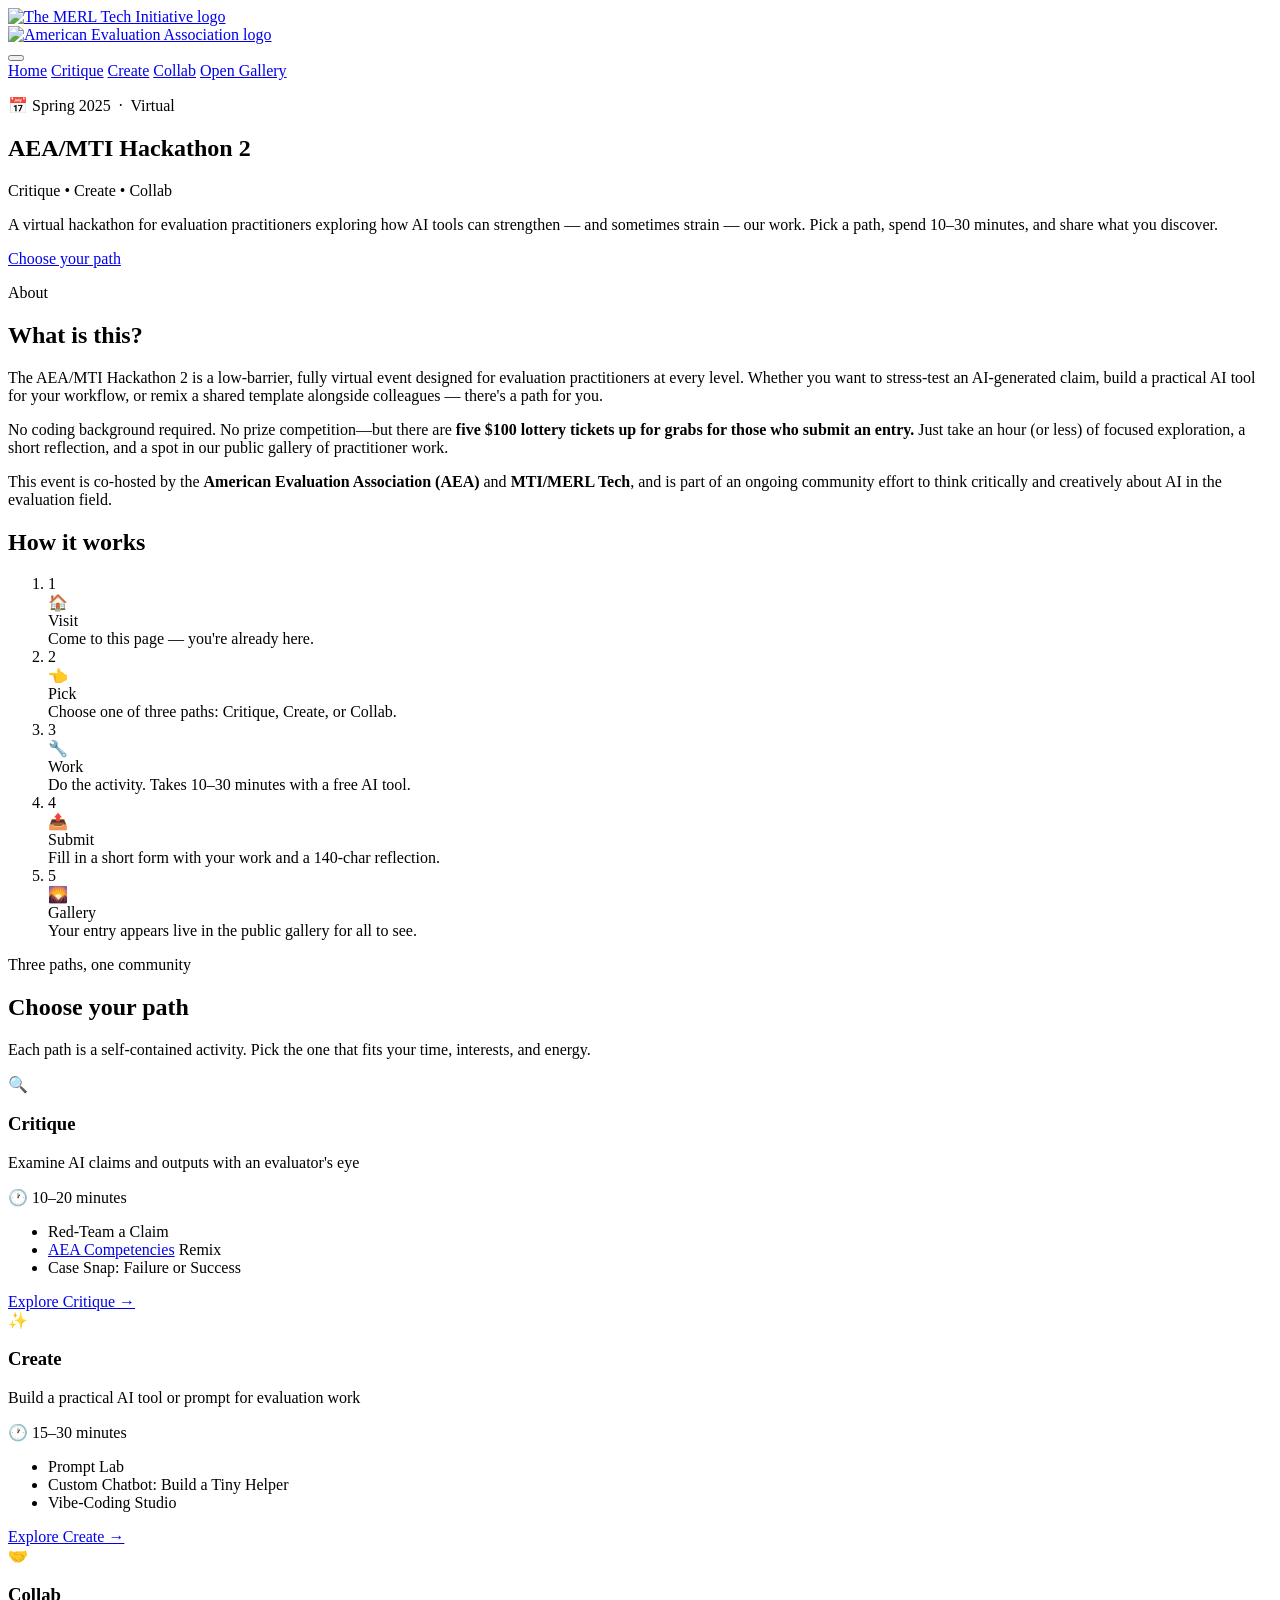
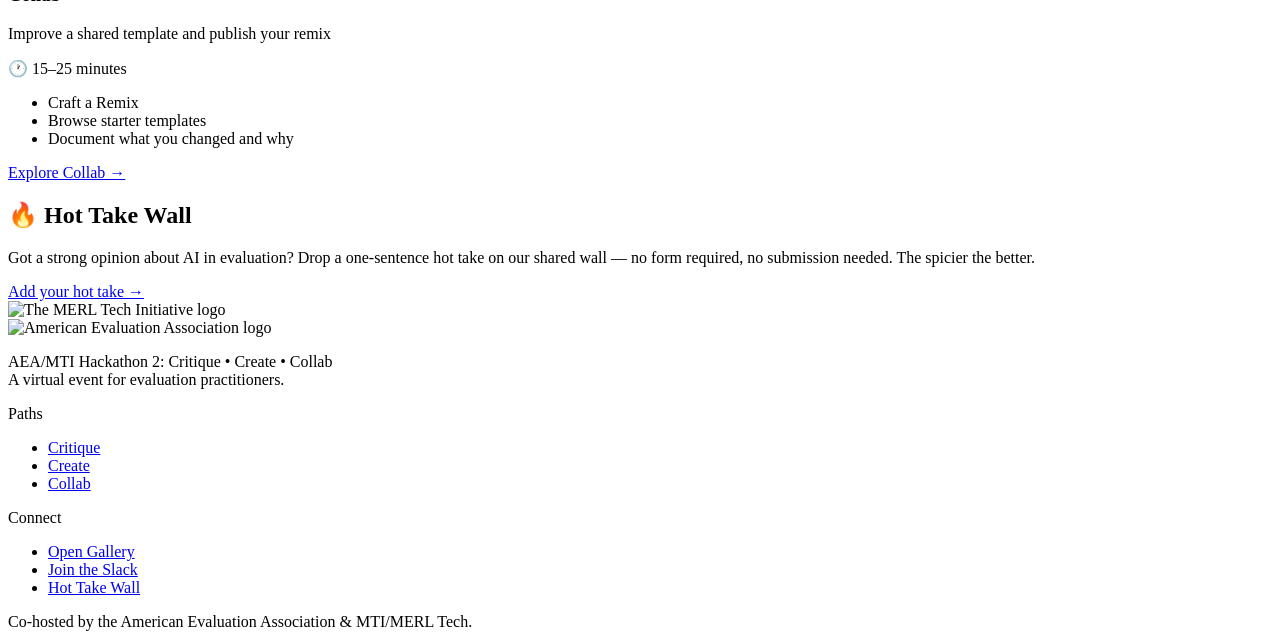
==== pages/index.html @ 5271b268 "feat: hot take wall page, Apps Script handler, index links" ====
<!DOCTYPE html>
<html lang="en">
<head>
  <meta charset="UTF-8">
  <meta name="viewport" content="width=device-width, initial-scale=1.0">
  <meta name="description" content="AEA/MTI Hackathon 2: Critique • Create • Collab — a virtual hackathon for evaluation practitioners exploring AI in evaluation practice.">
  <title>AEA/MTI Hackathon 2: Critique • Create • Collab</title>
  <link rel="stylesheet" href="assets/brand/brand.css">
  <link rel="stylesheet" href="assets/css/styles.css">
</head>
<body>

  <!-- ======================================================================
       HEADER / NAV
       ====================================================================== -->
  <header class="site-header">
    <div class="container">
      <div class="cobrand-logos">
        <a href="index.html" class="logo-link logo-link--merl" aria-label="MERL Tech — Home">
          <img src="assets/brand/MTI%20black%20w%20color%20horizontal%20(5).png" alt="The MERL Tech Initiative logo">
        </a>
        <div class="cobrand-divider" aria-hidden="true"></div>
        <a href="https://www.eval.org" class="logo-link logo-link--aea" aria-label="American Evaluation Association" target="_blank" rel="noopener">
          <img src="assets/brand/AEA letters.png" alt="American Evaluation Association logo">
        </a>
      </div>

      <button class="nav-toggle" aria-label="Toggle navigation" aria-expanded="false" aria-controls="site-nav">
        <span class="hamburger" aria-hidden="true"></span>
      </button>

      <nav class="site-nav" id="site-nav" aria-label="Main navigation">
        <a href="index.html" class="active">Home</a>
        <a href="critique.html">Critique</a>
        <a href="create.html">Create</a>
        <a href="collab.html">Collab</a>
        <a href="gallery.html" class="nav-cta">Open Gallery</a>
      </nav>
    </div>
  </header>

  <main>

    <!-- ====================================================================
         HERO
         ==================================================================== -->
    <section class="hero" aria-labelledby="hero-title">
      <div class="container">

        <p class="hero__eyebrow">
          <!-- PLACEHOLDER: replace [EVENT_DATES] with real event dates -->
          <span>&#128197;</span> <!-- PLACEHOLDER: [EVENT_DATES] --> Spring 2025 &nbsp;·&nbsp; Virtual
        </p>

        <h1 class="hero__title" id="hero-title">
          AEA/MTI Hackathon&nbsp;2
        </h1>

        <div class="hero__paths" role="presentation">
          <span class="hero__path-tag hero__path-tag--critique">Critique</span>
          <span class="hero__separator" aria-hidden="true">•</span>
          <span class="hero__path-tag hero__path-tag--create">Create</span>
          <span class="hero__separator" aria-hidden="true">•</span>
          <span class="hero__path-tag hero__path-tag--collab">Collab</span>
        </div>

        <p class="hero__description">
          A virtual hackathon for evaluation practitioners exploring how AI tools can strengthen — and sometimes strain — our work. Pick a path, spend 10–30 minutes, and share what you discover.
        </p>

        <div class="hero__actions">
          <a href="#choose-path" class="btn btn--primary btn--lg">Choose your path</a>
          <a href="gallery.html" class="btn btn--outline btn--lg" style="border-color: rgba(255,255,255,0.3); color: rgba(255,255,255,0.85);">See the gallery</a>
        </div>

      </div>
    </section>

    <!-- ====================================================================
         WHAT IS THIS?
         ==================================================================== -->
    <section class="prose-section section--light" aria-labelledby="what-heading">
      <div class="container">
        <div class="prose-section__content">
          <p class="section-label">About</p>
          <h2 class="section-heading" id="what-heading">What is this?</h2>
          <p>
            The AEA/MTI Hackathon 2 is a low-barrier, fully virtual event designed for evaluation practitioners at every level. Whether you want to stress-test an AI-generated claim, build a practical AI tool for your workflow, or remix a shared template alongside colleagues — there's a path for you.
          </p>
          <p>
            No coding background required. No prize competition—but there are <strong>five $100 lottery tickets up for grabs for those who submit an entry.</strong> Just take an hour (or less) of focused exploration, a short reflection, and a spot in our public gallery of practitioner work.
          </p>
          <p>
            This event is co-hosted by the <strong>American Evaluation Association (AEA)</strong> and <strong>MTI/MERL Tech</strong>, and is part of an ongoing community effort to think critically and creatively about AI in the evaluation field.
          </p>
        </div>
      </div>
    </section>

    <!-- ====================================================================
         HOW IT WORKS
         ==================================================================== -->
    <section class="how-it-works" aria-labelledby="how-heading">
      <div class="container">
        <h2 class="section-heading" id="how-heading">How it works</h2>
        <ol class="steps">
          <li class="step">
            <div class="step__number" aria-hidden="true">1</div>
            <div class="step__icon" aria-hidden="true">&#127968;</div>
            <div class="step__label">Visit</div>
            <div class="step__desc">Come to this page — you're already here.</div>
          </li>
          <li class="step">
            <div class="step__number" aria-hidden="true">2</div>
            <div class="step__icon" aria-hidden="true">&#128072;</div>
            <div class="step__label">Pick</div>
            <div class="step__desc">Choose one of three paths: Critique, Create, or Collab.</div>
          </li>
          <li class="step">
            <div class="step__number" aria-hidden="true">3</div>
            <div class="step__icon" aria-hidden="true">&#128295;</div>
            <div class="step__label">Work</div>
            <div class="step__desc">Do the activity. Takes 10–30 minutes with a free AI tool.</div>
          </li>
          <li class="step">
            <div class="step__number" aria-hidden="true">4</div>
            <div class="step__icon" aria-hidden="true">&#128228;</div>
            <div class="step__label">Submit</div>
            <div class="step__desc">Fill in a short form with your work and a 140-char reflection.</div>
          </li>
          <li class="step">
            <div class="step__number" aria-hidden="true">5</div>
            <div class="step__icon" aria-hidden="true">&#127748;</div>
            <div class="step__label">Gallery</div>
            <div class="step__desc">Your entry appears live in the public gallery for all to see.</div>
          </li>
        </ol>
      </div>
    </section>

    <!-- ====================================================================
         CHOOSE YOUR PATH
         ==================================================================== -->
    <section class="path-cards-section" id="choose-path" aria-labelledby="paths-heading">
      <div class="container">
        <p class="section-label text-center">Three paths, one community</p>
        <h2 class="section-heading" id="paths-heading">Choose your path</h2>
        <p class="section-subheading">Each path is a self-contained activity. Pick the one that fits your time, interests, and energy.</p>

        <div class="path-cards">

          <!-- Critique -->
          <article class="path-card path-card--critique">
            <div class="path-card__header">
              <span class="path-card__icon" aria-hidden="true">&#128269;</span>
              <h3 class="path-card__name">Critique</h3>
              <p class="path-card__tagline">Examine AI claims and outputs with an evaluator's eye</p>
            </div>
            <div class="path-card__body">
              <div class="path-card__time">
                <span aria-hidden="true">&#128336;</span> 10–20 minutes
              </div>
              <ul class="path-card__options" aria-label="Critique path options">
                <li>Red-Team a Claim</li>
                <li><a href="https://www.eval.org/Portals/0/Docs/AEA%20Evaluator%20Competencies.pdf" target="_blank" rel="noopener">AEA Competencies</a> Remix</li>
                <li>Case Snap: Failure or Success</li>
              </ul>
              <a href="critique.html" class="btn btn--critique">Explore Critique &rarr;</a>
            </div>
          </article>

          <!-- Create -->
          <article class="path-card path-card--create">
            <div class="path-card__header">
              <span class="path-card__icon" aria-hidden="true">&#10024;</span>
              <h3 class="path-card__name">Create</h3>
              <p class="path-card__tagline">Build a practical AI tool or prompt for evaluation work</p>
            </div>
            <div class="path-card__body">
              <div class="path-card__time">
                <span aria-hidden="true">&#128336;</span> 15–30 minutes
              </div>
              <ul class="path-card__options" aria-label="Create path options">
                <li>Prompt Lab</li>
                <li>Custom Chatbot: Build a Tiny Helper</li>
                <li>Vibe-Coding Studio</li>
              </ul>
              <a href="create.html" class="btn btn--create">Explore Create &rarr;</a>
            </div>
          </article>

          <!-- Collab -->
          <article class="path-card path-card--collab">
            <div class="path-card__header">
              <span class="path-card__icon" aria-hidden="true">&#129309;</span>
              <h3 class="path-card__name">Collab</h3>
              <p class="path-card__tagline">Improve a shared template and publish your remix</p>
            </div>
            <div class="path-card__body">
              <div class="path-card__time">
                <span aria-hidden="true">&#128336;</span> 15–25 minutes
              </div>
              <ul class="path-card__options" aria-label="Collab path options">
                <li>Craft a Remix</li>
                <li>Browse starter templates</li>
                <li>Document what you changed and why</li>
              </ul>
              <a href="collab.html" class="btn btn--collab">Explore Collab &rarr;</a>
            </div>
          </article>

        </div>
      </div>
    </section>

    <!-- ====================================================================
         HOT TAKE WALL
         ==================================================================== -->
    <section class="callout-section" aria-labelledby="hot-take-heading">
      <div class="container">
        <div class="hot-take-wall">
          <div class="hot-take-wall__content">
            <h2 class="hot-take-wall__title" id="hot-take-heading">
              <span aria-hidden="true">&#128293;</span> Hot Take Wall
            </h2>
            <p class="hot-take-wall__desc">
              Got a strong opinion about AI in evaluation? Drop a one-sentence hot take on our shared wall — no form required, no submission needed. The spicier the better.
            </p>
          </div>
          <a href="hot-take-wall.html" class="btn btn--outline">
            Add your hot take &rarr;
          </a>
        </div>
      </div>
    </section>

  </main>

  <!-- ========================================================================
       FOOTER
       ======================================================================== -->
  <footer class="site-footer" aria-label="Site footer">
    <div class="container">
      <div class="site-footer__grid">

        <div class="site-footer__brand">
          <div class="site-footer__cobrand">
            <img src="assets/brand/MTI%20white%20w%20color%20horizontal%20(3).png" alt="The MERL Tech Initiative logo" class="logo-mti">
            <div class="site-footer__cobrand-divider" aria-hidden="true"></div>
            <img src="assets/brand/AEA letters.png" alt="American Evaluation Association logo">
          </div>
          <p class="site-footer__tagline">
            AEA/MTI Hackathon 2: Critique • Create • Collab<br>
            A virtual event for evaluation practitioners.
          </p>
        </div>

        <div>
          <p class="site-footer__heading">Paths</p>
          <ul class="site-footer__links">
            <li><a href="critique.html">Critique</a></li>
            <li><a href="create.html">Create</a></li>
            <li><a href="collab.html">Collab</a></li>
          </ul>
        </div>

        <div>
          <p class="site-footer__heading">Connect</p>
          <ul class="site-footer__links">
            <li><a href="gallery.html">Open Gallery</a></li>
            <!-- PLACEHOLDER: replace [SLACK_URL] with your Slack channel URL -->
            <li><a href="[SLACK_URL]" target="_blank" rel="noopener">Join the Slack</a></li>
            <li><a href="hot-take-wall.html">Hot Take Wall</a></li>
          </ul>
        </div>

      </div>
      <div class="site-footer__bottom">
        Co-hosted by the American Evaluation Association &amp; MTI/MERL Tech.
      </div>
    </div>
  </footer>

  <script>
    // Mobile nav toggle
    const toggle = document.querySelector('.nav-toggle');
    const nav = document.getElementById('site-nav');
    toggle.addEventListener('click', () => {
      const expanded = toggle.getAttribute('aria-expanded') === 'true';
      toggle.setAttribute('aria-expanded', String(!expanded));
      nav.classList.toggle('is-open');
    });

    // Close nav when a link is clicked (mobile)
    nav.querySelectorAll('a').forEach(link => {
      link.addEventListener('click', () => {
        toggle.setAttribute('aria-expanded', 'false');
        nav.classList.remove('is-open');
      });
    });
  </script>

</body>
</html>
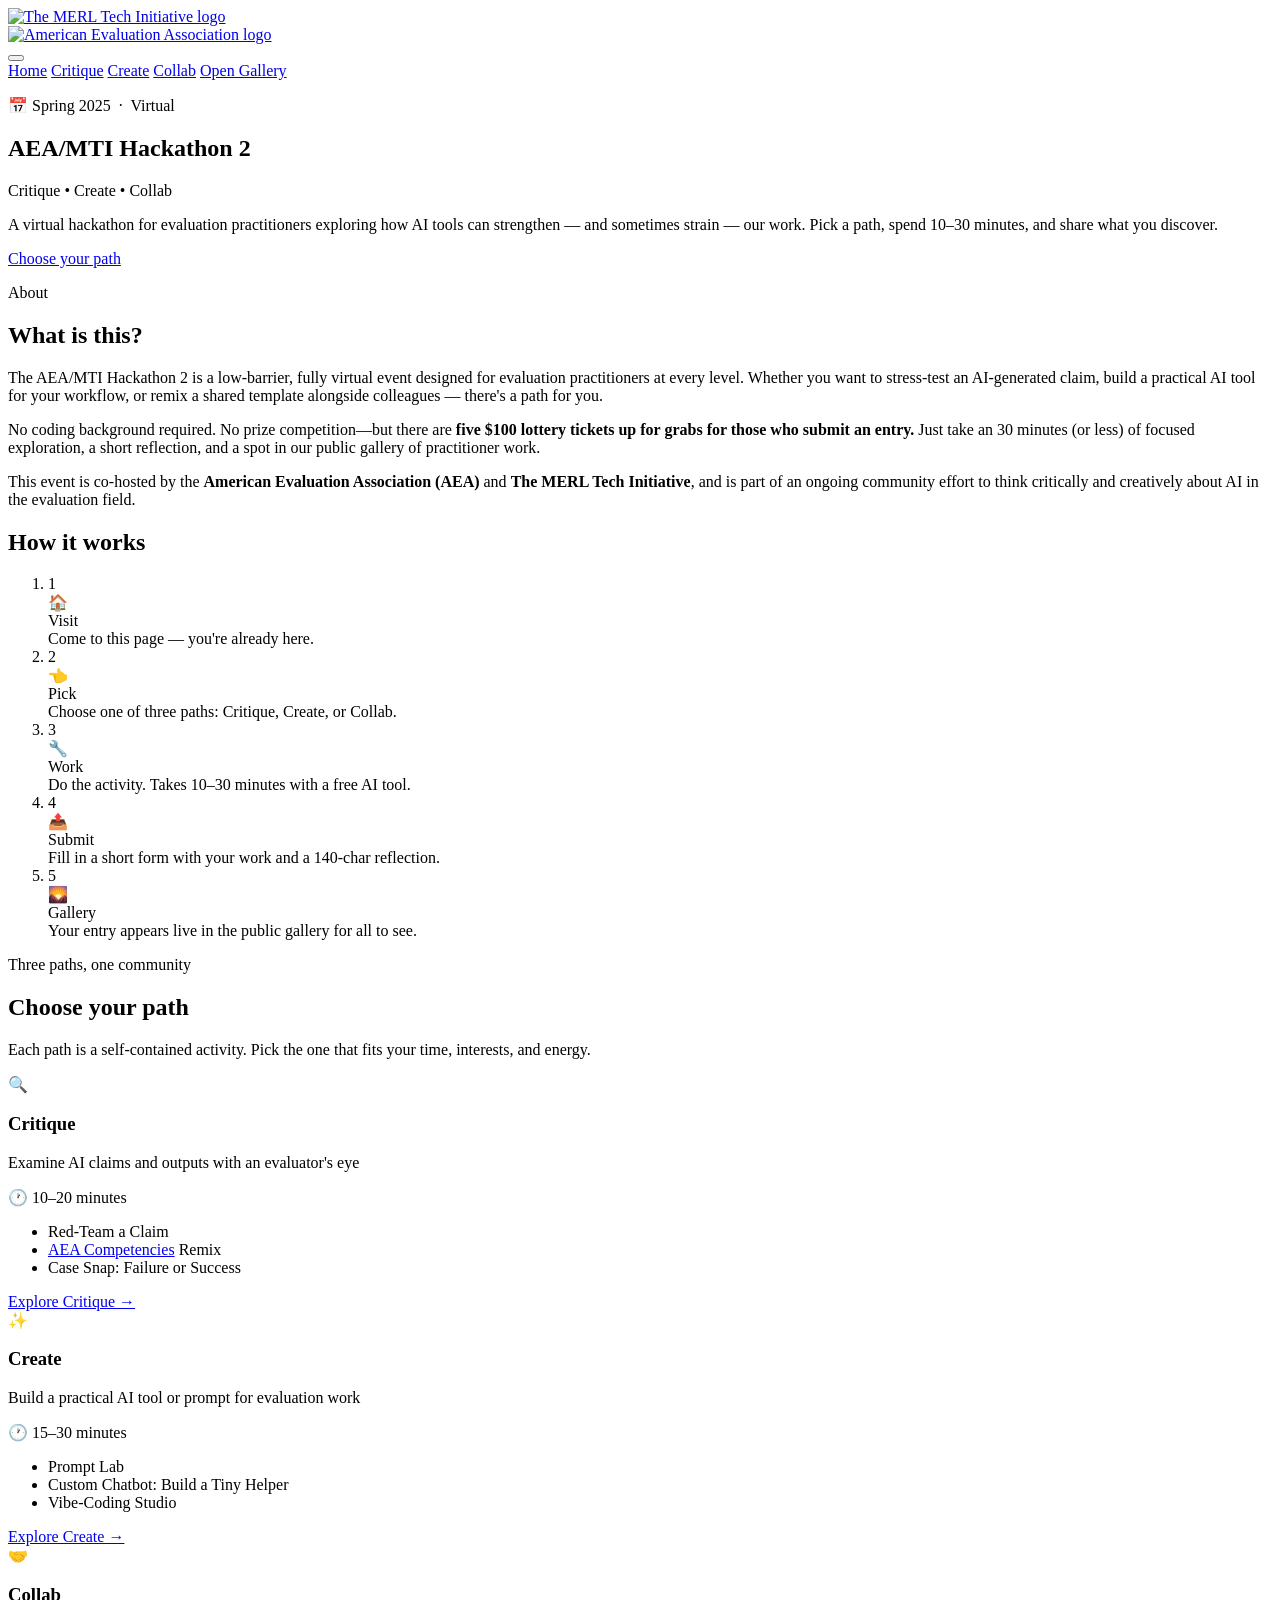
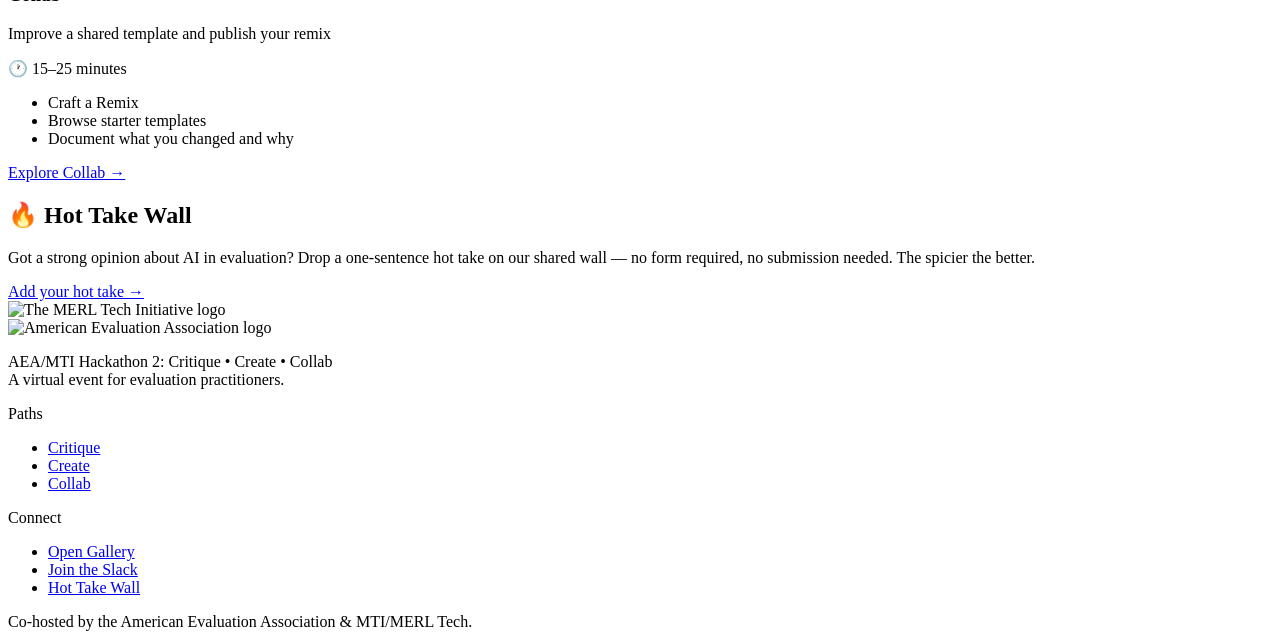
==== commit d11f5913: "update index language" ====
--- a/pages/index.html
+++ b/pages/index.html
@@ -16,7 +16,7 @@
   <header class="site-header">
     <div class="container">
       <div class="cobrand-logos">
-        <a href="index.html" class="logo-link logo-link--merl" aria-label="MERL Tech — Home">
+        <a href="https://www.merltech.org" class="logo-link logo-link--merl" aria-label="MERL Tech" target="_blank" rel="noopener">
           <img src="assets/brand/MTI%20black%20w%20color%20horizontal%20(5).png" alt="The MERL Tech Initiative logo">
         </a>
         <div class="cobrand-divider" aria-hidden="true"></div>
@@ -88,10 +88,10 @@
             The AEA/MTI Hackathon 2 is a low-barrier, fully virtual event designed for evaluation practitioners at every level. Whether you want to stress-test an AI-generated claim, build a practical AI tool for your workflow, or remix a shared template alongside colleagues — there's a path for you.
           </p>
           <p>
-            No coding background required. No prize competition—but there are <strong>five $100 lottery tickets up for grabs for those who submit an entry.</strong> Just take an hour (or less) of focused exploration, a short reflection, and a spot in our public gallery of practitioner work.
+            No coding background required. No prize competition—but there are <strong>five $100 lottery tickets up for grabs for those who submit an entry.</strong> Just take an 30 minutes (or less) of focused exploration, a short reflection, and a spot in our public gallery of practitioner work.
           </p>
           <p>
-            This event is co-hosted by the <strong>American Evaluation Association (AEA)</strong> and <strong>MTI/MERL Tech</strong>, and is part of an ongoing community effort to think critically and creatively about AI in the evaluation field.
+            This event is co-hosted by the <strong>American Evaluation Association (AEA)</strong> and <strong>The MERL Tech Initiative</strong>, and is part of an ongoing community effort to think critically and creatively about AI in the evaluation field.
           </p>
         </div>
       </div>
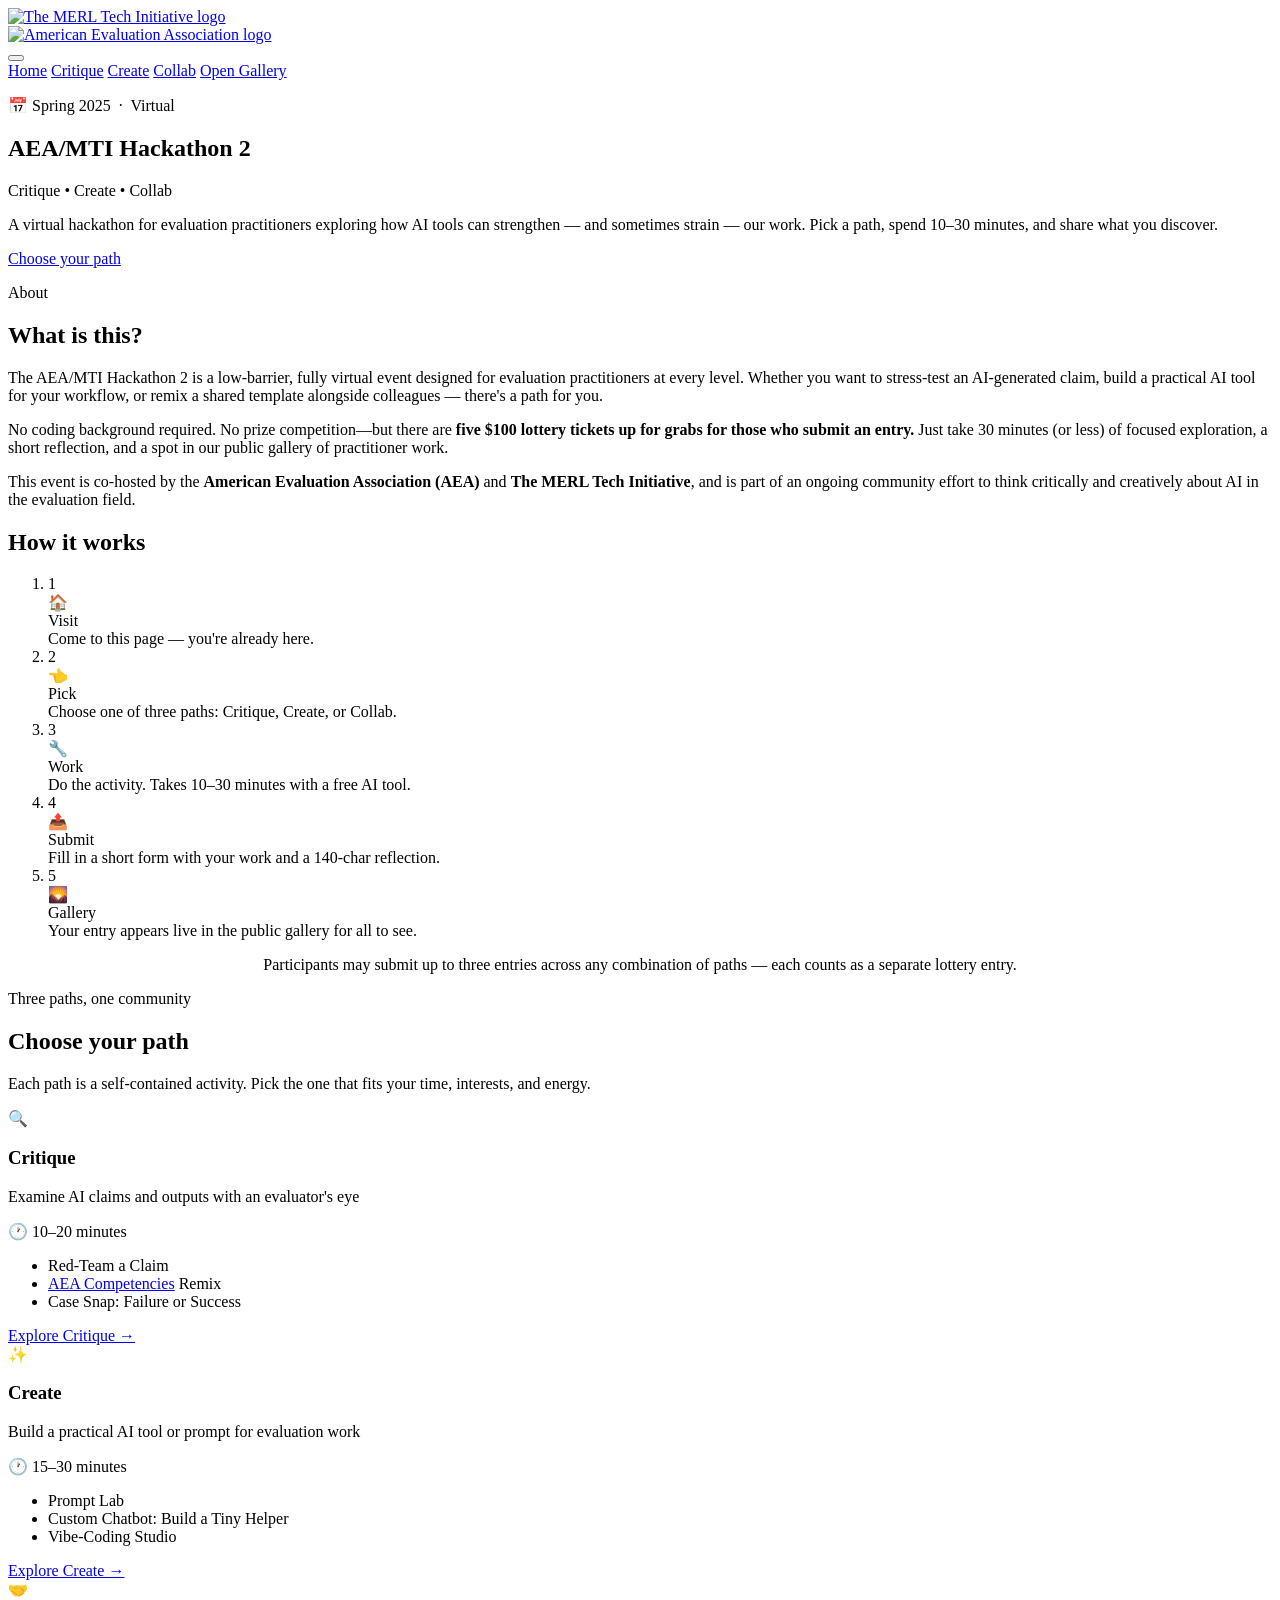
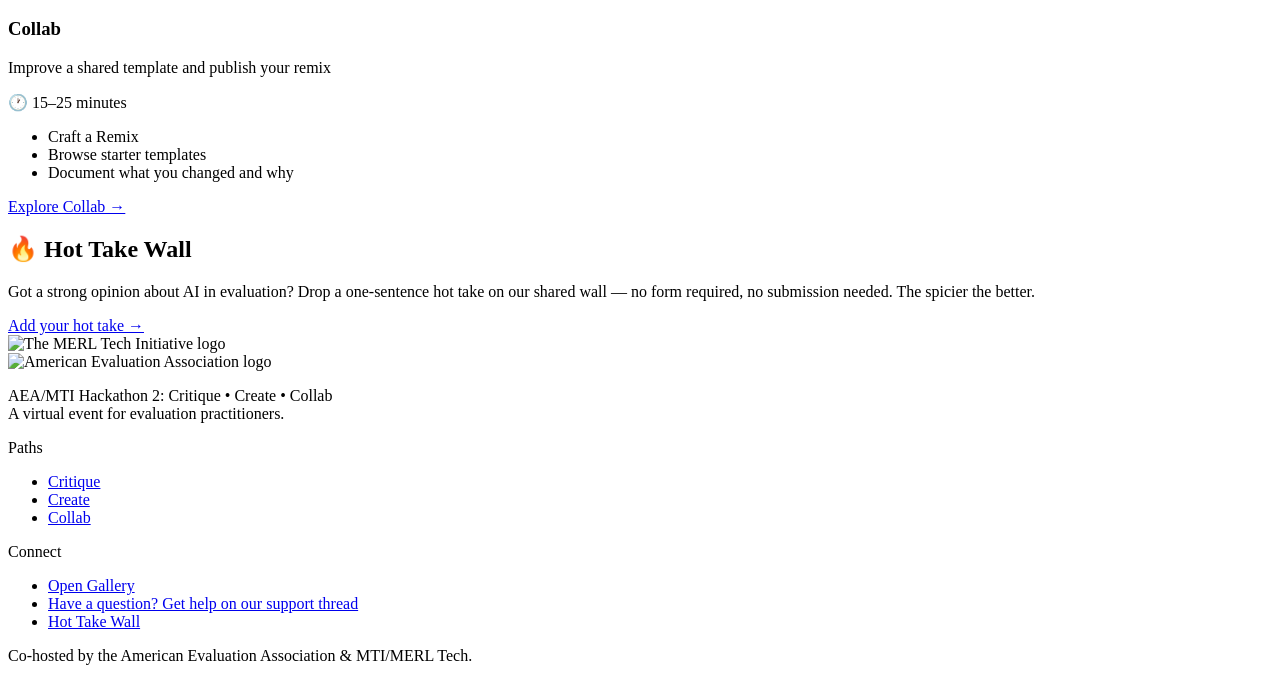
==== commit 25368d0f: "support page" ====
--- a/pages/index.html
+++ b/pages/index.html
@@ -88,7 +88,7 @@
             The AEA/MTI Hackathon 2 is a low-barrier, fully virtual event designed for evaluation practitioners at every level. Whether you want to stress-test an AI-generated claim, build a practical AI tool for your workflow, or remix a shared template alongside colleagues — there's a path for you.
           </p>
           <p>
-            No coding background required. No prize competition—but there are <strong>five $100 lottery tickets up for grabs for those who submit an entry.</strong> Just take an 30 minutes (or less) of focused exploration, a short reflection, and a spot in our public gallery of practitioner work.
+            No coding background required. No prize competition—but there are <strong>five $100 lottery tickets up for grabs for those who submit an entry.</strong> Just take 30 minutes (or less) of focused exploration, a short reflection, and a spot in our public gallery of practitioner work.
           </p>
           <p>
             This event is co-hosted by the <strong>American Evaluation Association (AEA)</strong> and <strong>The MERL Tech Initiative</strong>, and is part of an ongoing community effort to think critically and creatively about AI in the evaluation field.
@@ -135,6 +135,9 @@
             <div class="step__desc">Your entry appears live in the public gallery for all to see.</div>
           </li>
         </ol>
+        <p style="text-align: center; font-size: var(--text-sm); color: var(--color-muted); margin-top: var(--space-lg);">
+          Participants may submit up to three entries across any combination of paths — each counts as a separate lottery entry.
+        </p>
       </div>
     </section>
 
@@ -268,8 +271,8 @@
           <p class="site-footer__heading">Connect</p>
           <ul class="site-footer__links">
             <li><a href="gallery.html">Open Gallery</a></li>
-            <!-- PLACEHOLDER: replace [SLACK_URL] with your Slack channel URL -->
-            <li><a href="[SLACK_URL]" target="_blank" rel="noopener">Join the Slack</a></li>
+            
+            <li><a href="https://www.linkedin.com/feed/update/urn:li:activity:7429130033077673986?utm_source=social_share_send&utm_medium=member_desktop_web&rcm=ACoAAAY7fY0BHseDUt62OCeq4Hfz7bbbqnD1Fi0" target="_blank" rel="noopener">Have a question? Get help on our support thread</a></li>
             <li><a href="hot-take-wall.html">Hot Take Wall</a></li>
           </ul>
         </div>
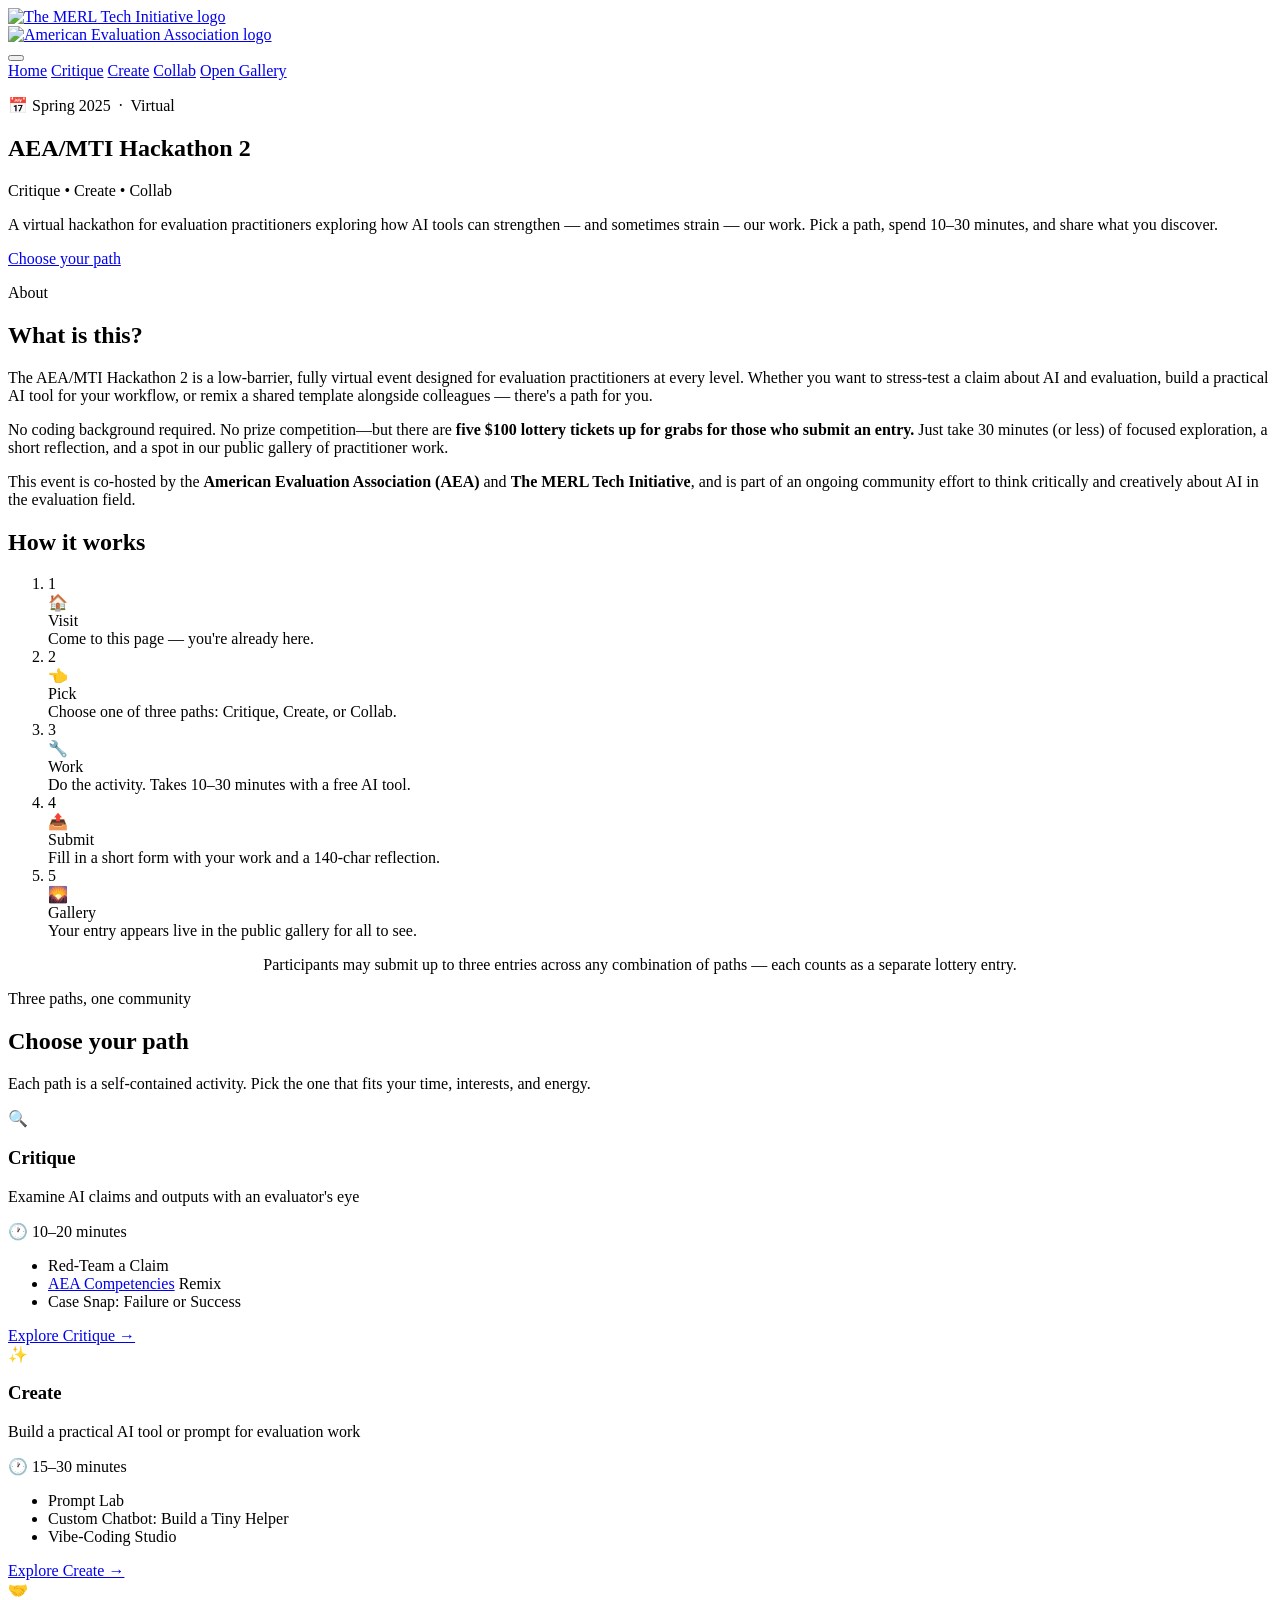
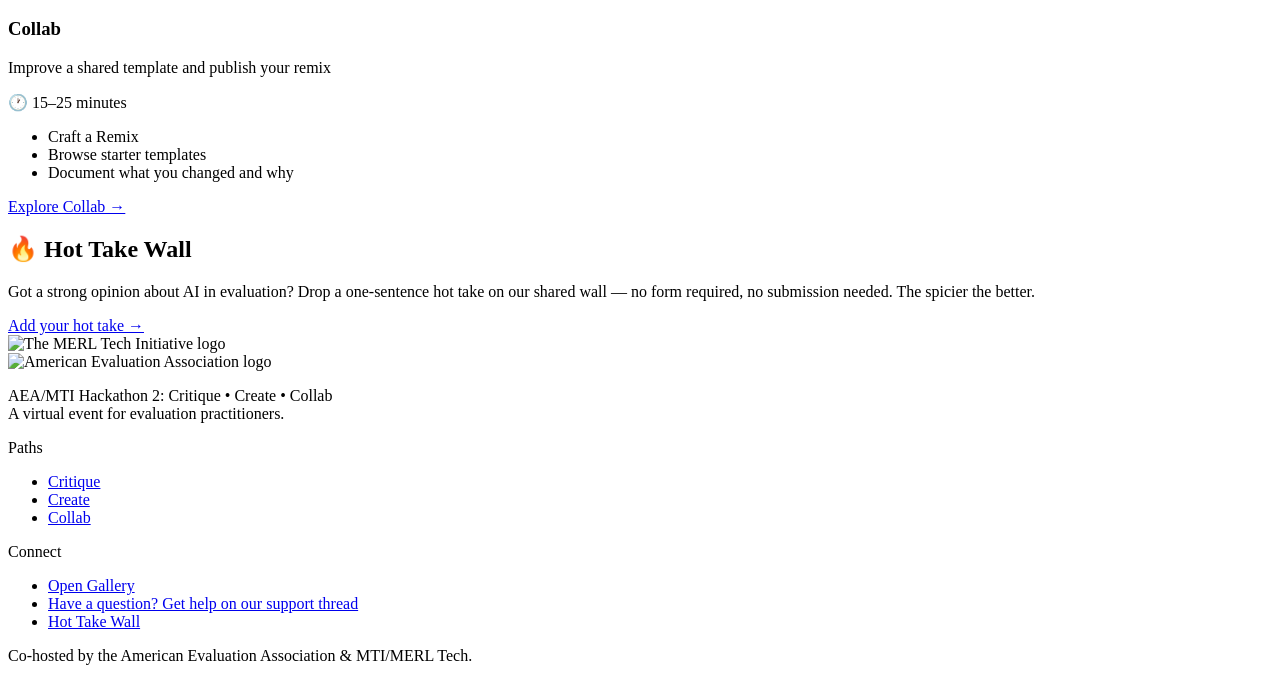
==== commit 1bf88e29: "update index language about AI-generated claims" ====
--- a/pages/index.html
+++ b/pages/index.html
@@ -85,7 +85,7 @@
           <p class="section-label">About</p>
           <h2 class="section-heading" id="what-heading">What is this?</h2>
           <p>
-            The AEA/MTI Hackathon 2 is a low-barrier, fully virtual event designed for evaluation practitioners at every level. Whether you want to stress-test an AI-generated claim, build a practical AI tool for your workflow, or remix a shared template alongside colleagues — there's a path for you.
+            The AEA/MTI Hackathon 2 is a low-barrier, fully virtual event designed for evaluation practitioners at every level. Whether you want to stress-test a claim about AI and evaluation, build a practical AI tool for your workflow, or remix a shared template alongside colleagues — there's a path for you.
           </p>
           <p>
             No coding background required. No prize competition—but there are <strong>five $100 lottery tickets up for grabs for those who submit an entry.</strong> Just take 30 minutes (or less) of focused exploration, a short reflection, and a spot in our public gallery of practitioner work.
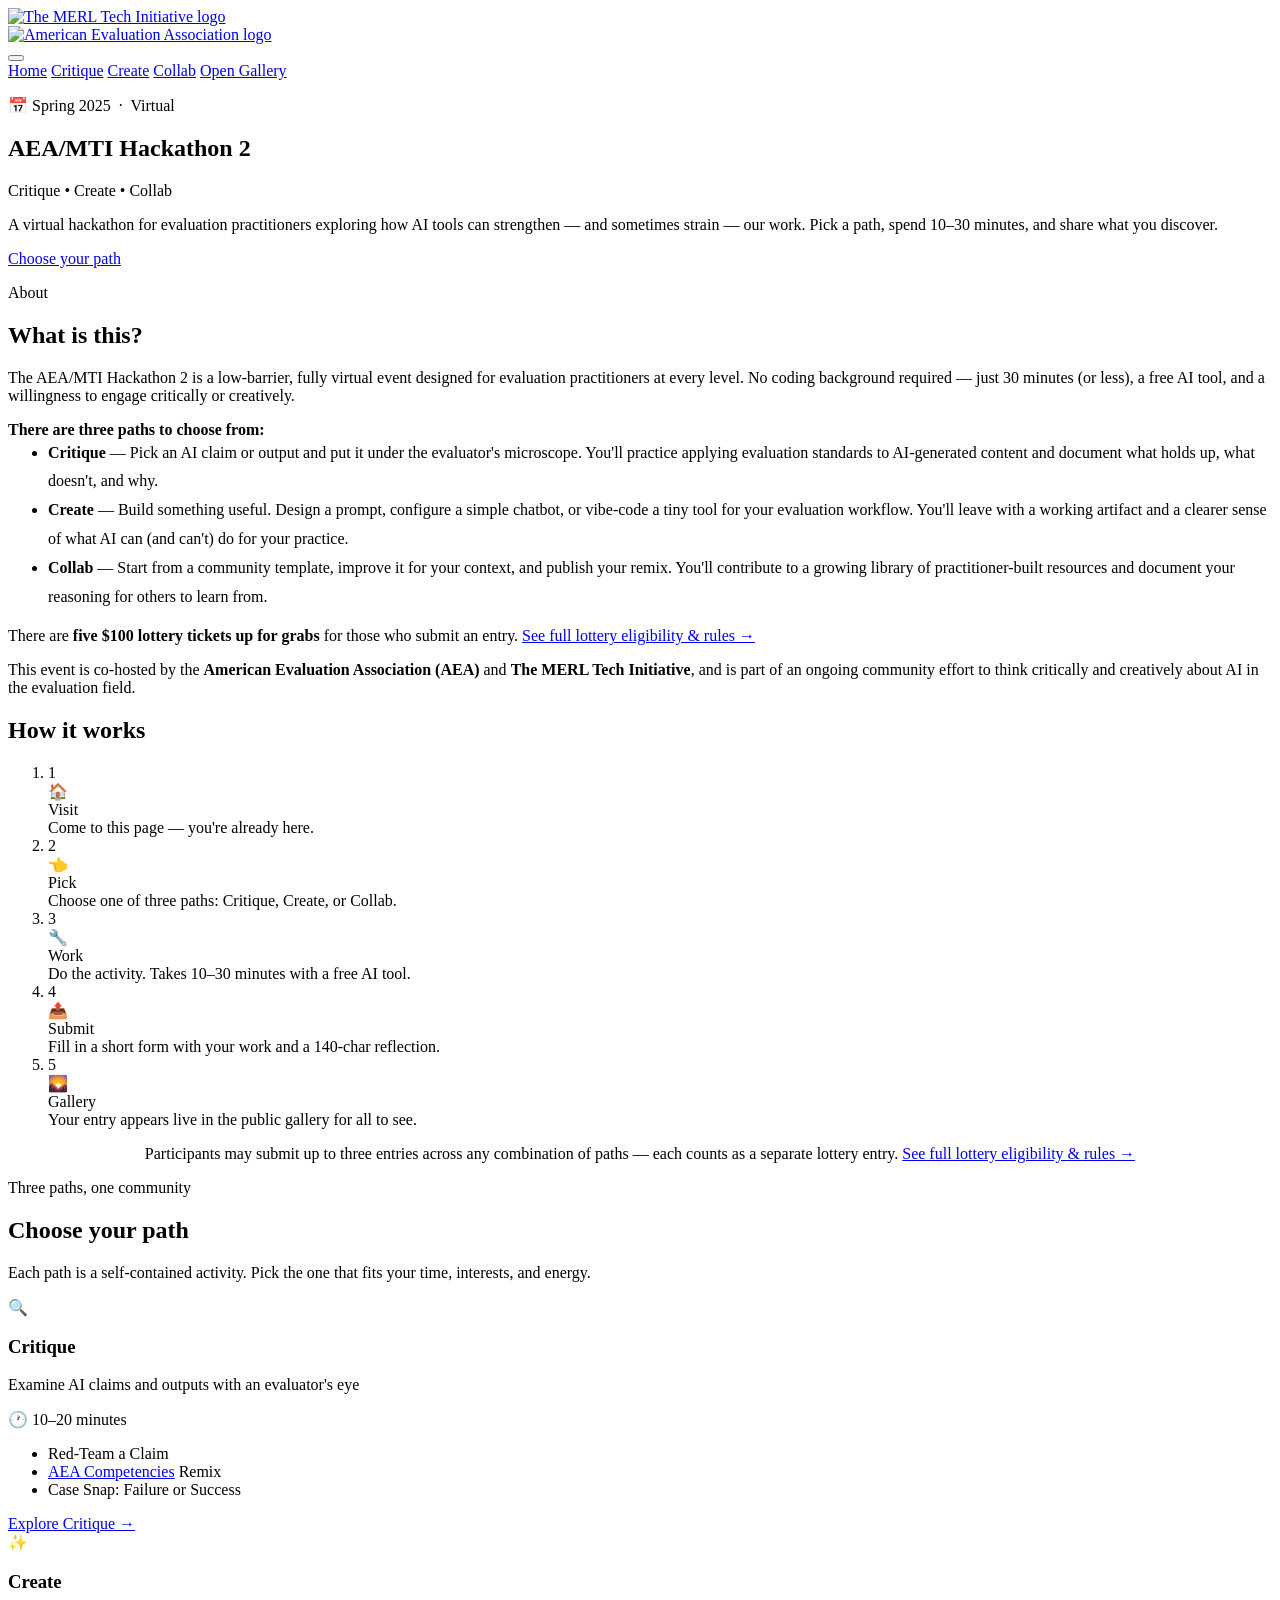
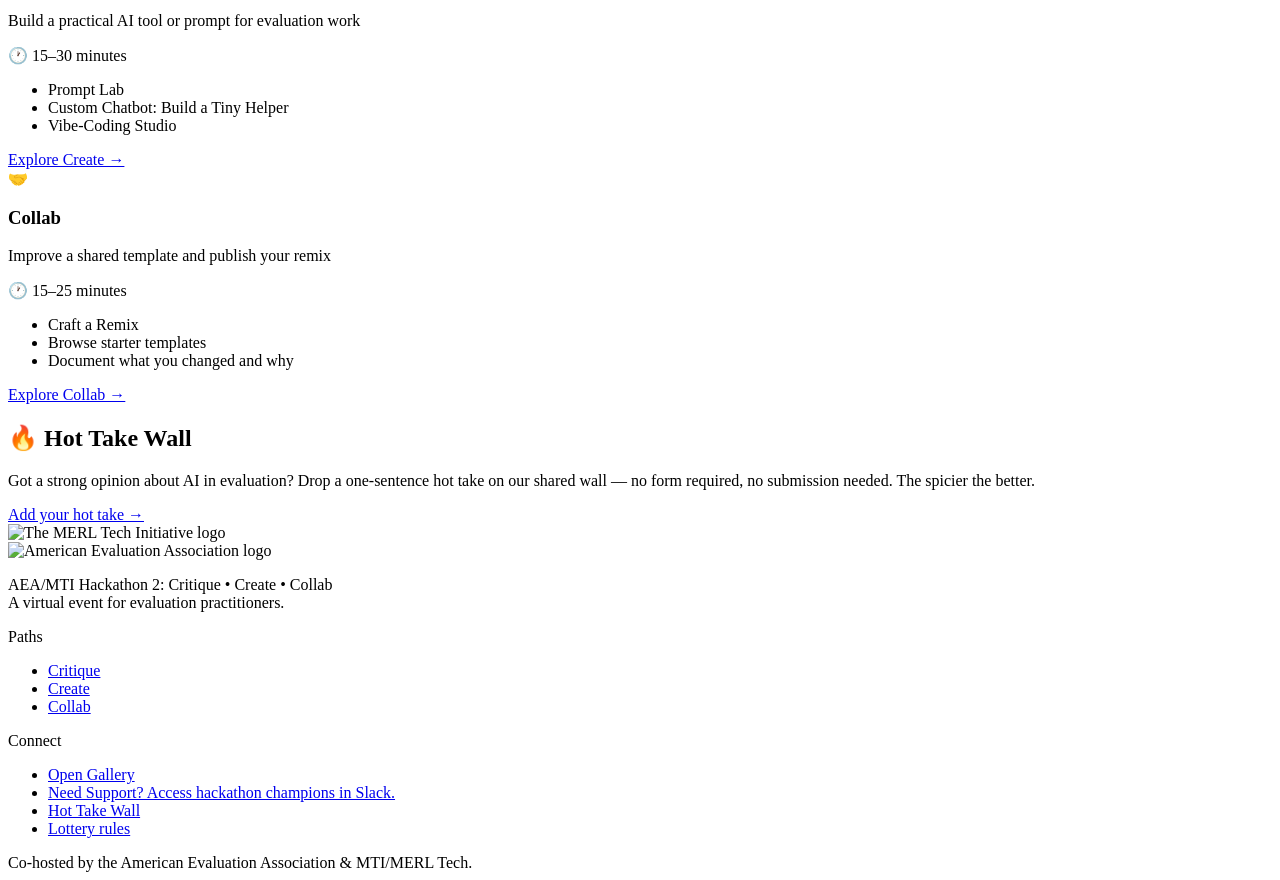
==== commit 8c4c1da5: "replace LinkedIn support link with Slack channel across all pages Co-Authored-By: Claude Sonnet 4.6 " ====
--- a/pages/index.html
+++ b/pages/index.html
@@ -85,10 +85,18 @@
           <p class="section-label">About</p>
           <h2 class="section-heading" id="what-heading">What is this?</h2>
           <p>
-            The AEA/MTI Hackathon 2 is a low-barrier, fully virtual event designed for evaluation practitioners at every level. Whether you want to stress-test a claim about AI and evaluation, build a practical AI tool for your workflow, or remix a shared template alongside colleagues — there's a path for you.
+            The AEA/MTI Hackathon 2 is a low-barrier, fully virtual event designed for evaluation practitioners at every level. No coding background required — just 30 minutes (or less), a free AI tool, and a willingness to engage critically or creatively.
           </p>
+
+          <p style="font-weight: 600; margin-bottom: var(--space-xs);">There are three paths to choose from:</p>
+          <ul style="margin: 0 0 var(--space-lg) var(--space-lg); line-height: 1.8;">
+            <li><strong>Critique</strong> — Pick an AI claim or output and put it under the evaluator's microscope. You'll practice applying evaluation standards to AI-generated content and document what holds up, what doesn't, and why.</li>
+            <li><strong>Create</strong> — Build something useful. Design a prompt, configure a simple chatbot, or vibe-code a tiny tool for your evaluation workflow. You'll leave with a working artifact and a clearer sense of what AI can (and can't) do for your practice.</li>
+            <li><strong>Collab</strong> — Start from a community template, improve it for your context, and publish your remix. You'll contribute to a growing library of practitioner-built resources and document your reasoning for others to learn from.</li>
+          </ul>
+
           <p>
-            No coding background required. No prize competition—but there are <strong>five $100 lottery tickets up for grabs for those who submit an entry.</strong> Just take 30 minutes (or less) of focused exploration, a short reflection, and a spot in our public gallery of practitioner work.
+            There are <strong>five $100 lottery tickets up for grabs</strong> for those who submit an entry. <a href="lottery-rules.html" style="white-space: nowrap;">See full lottery eligibility &amp; rules &rarr;</a>
           </p>
           <p>
             This event is co-hosted by the <strong>American Evaluation Association (AEA)</strong> and <strong>The MERL Tech Initiative</strong>, and is part of an ongoing community effort to think critically and creatively about AI in the evaluation field.
@@ -136,7 +144,7 @@
           </li>
         </ol>
         <p style="text-align: center; font-size: var(--text-sm); color: var(--color-muted); margin-top: var(--space-lg);">
-          Participants may submit up to three entries across any combination of paths — each counts as a separate lottery entry.
+          Participants may submit up to three entries across any combination of paths — each counts as a separate lottery entry. <a href="lottery-rules.html">See full lottery eligibility &amp; rules &rarr;</a>
         </p>
       </div>
     </section>
@@ -272,8 +280,9 @@
           <ul class="site-footer__links">
             <li><a href="gallery.html">Open Gallery</a></li>
             
-            <li><a href="https://www.linkedin.com/feed/update/urn:li:activity:7429130033077673986?utm_source=social_share_send&utm_medium=member_desktop_web&rcm=ACoAAAY7fY0BHseDUt62OCeq4Hfz7bbbqnD1Fi0" target="_blank" rel="noopener">Have a question? Get help on our support thread</a></li>
+            <li><a href="https://app.slack.com/client/TMSSCQ78T/C0APKL297L7" target="_blank" rel="noopener">Need Support? Access hackathon champions in Slack.</a></li>
             <li><a href="hot-take-wall.html">Hot Take Wall</a></li>
+            <li><a href="lottery-rules.html">Lottery rules</a></li>
           </ul>
         </div>
 
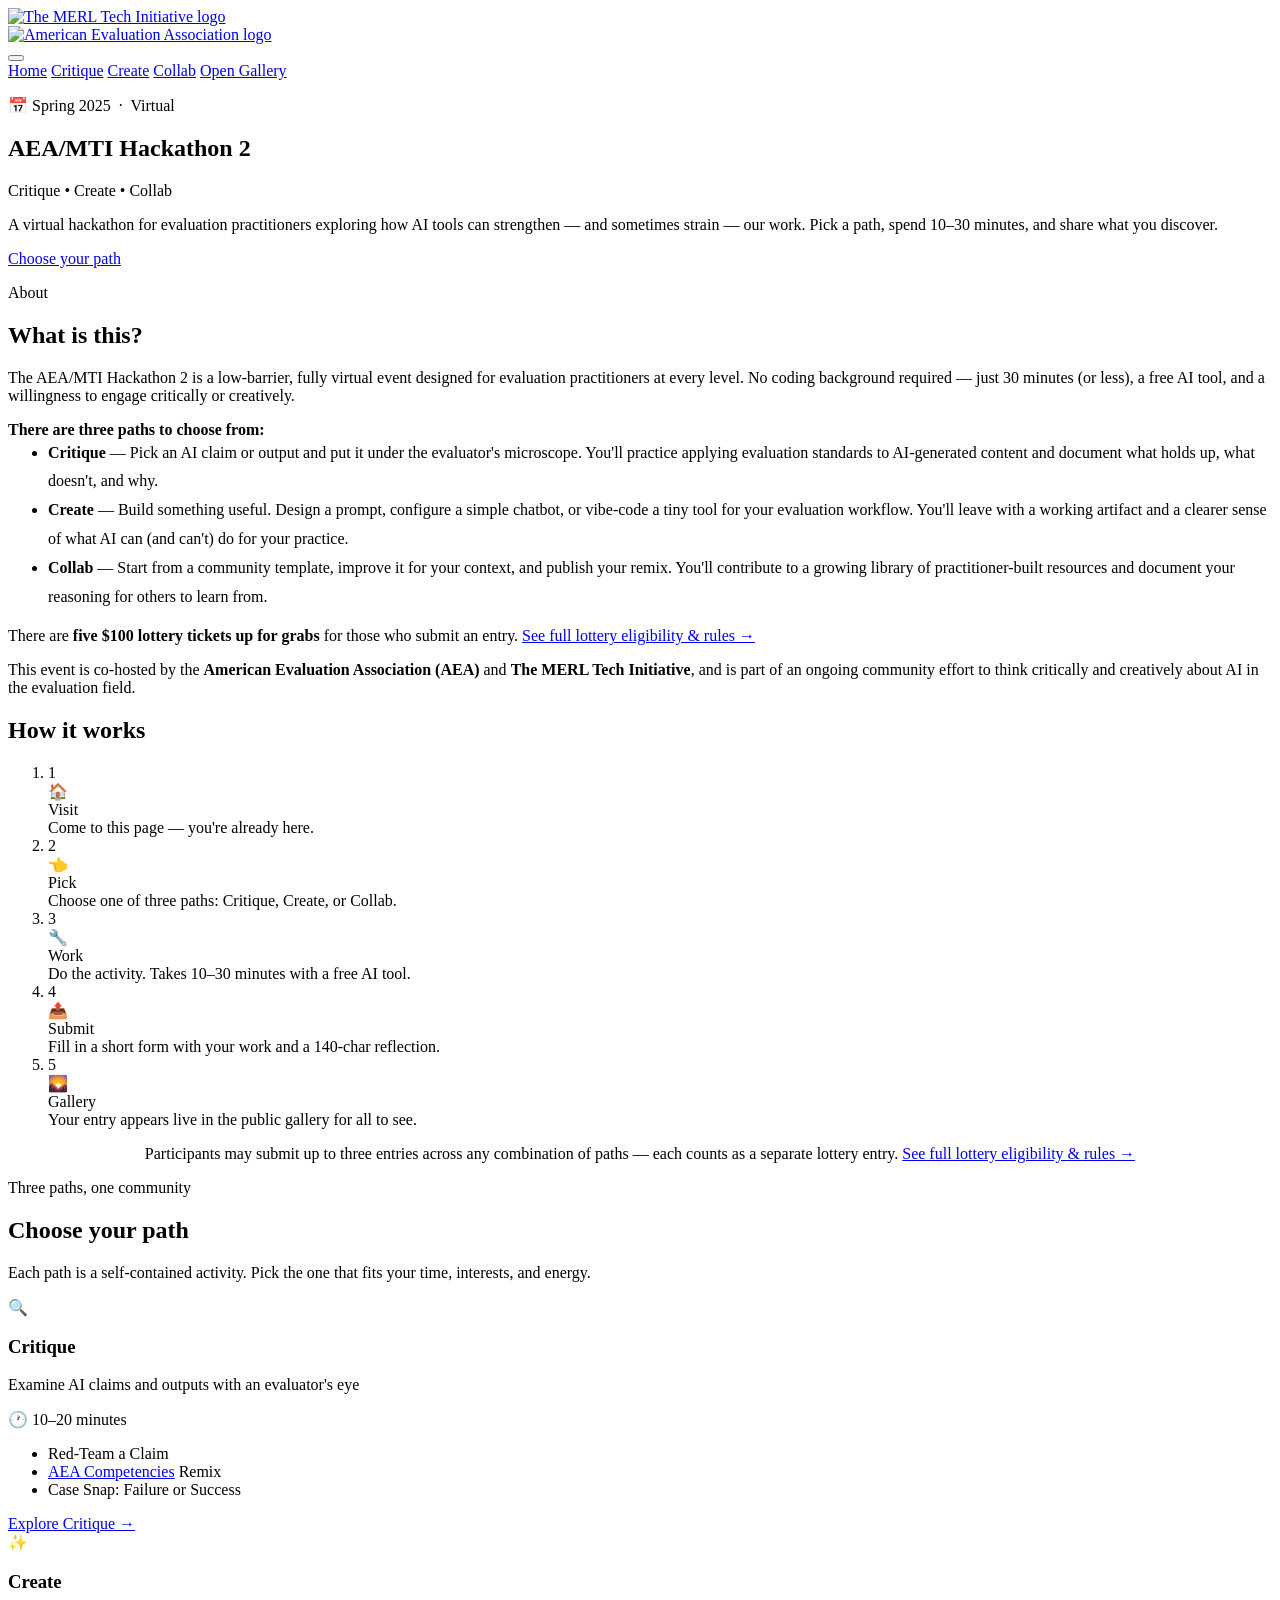
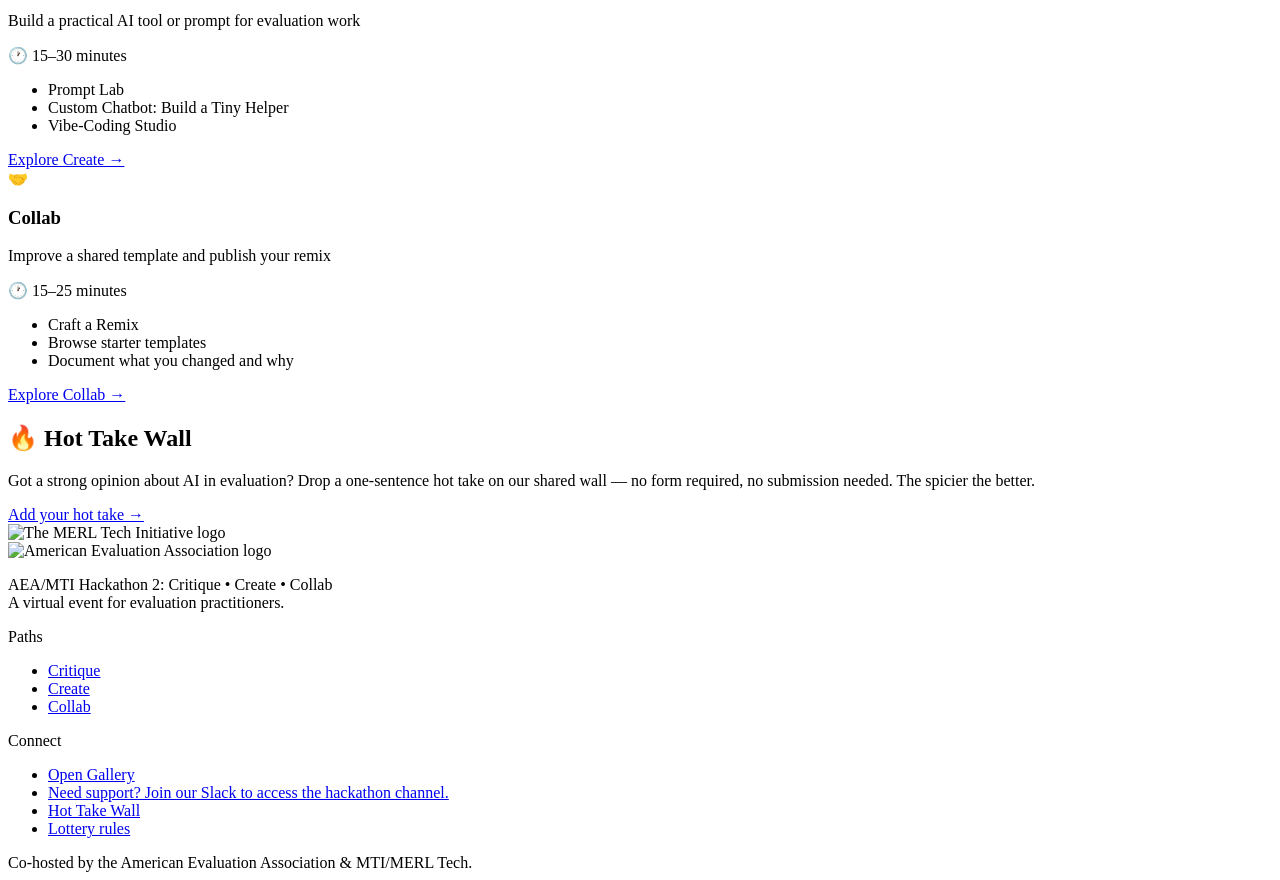
==== commit e13786a7: "update Slack support link URL and text across all pages Co-Authored-By: Claude Sonnet 4.6 <noreply@a" ====
--- a/pages/index.html
+++ b/pages/index.html
@@ -280,7 +280,7 @@
           <ul class="site-footer__links">
             <li><a href="gallery.html">Open Gallery</a></li>
             
-            <li><a href="https://app.slack.com/client/TMSSCQ78T/C0APKL297L7" target="_blank" rel="noopener">Need Support? Access hackathon champions in Slack.</a></li>
+            <li><a href="https://docs.google.com/forms/d/e/1FAIpQLSeVwKueVb0ZkyGOTK9EaOwVVYNubR9XfIdwF8cpMh72be8ARA/viewform" target="_blank" rel="noopener">Need support? Join our Slack to access the hackathon channel.</a></li>
             <li><a href="hot-take-wall.html">Hot Take Wall</a></li>
             <li><a href="lottery-rules.html">Lottery rules</a></li>
           </ul>
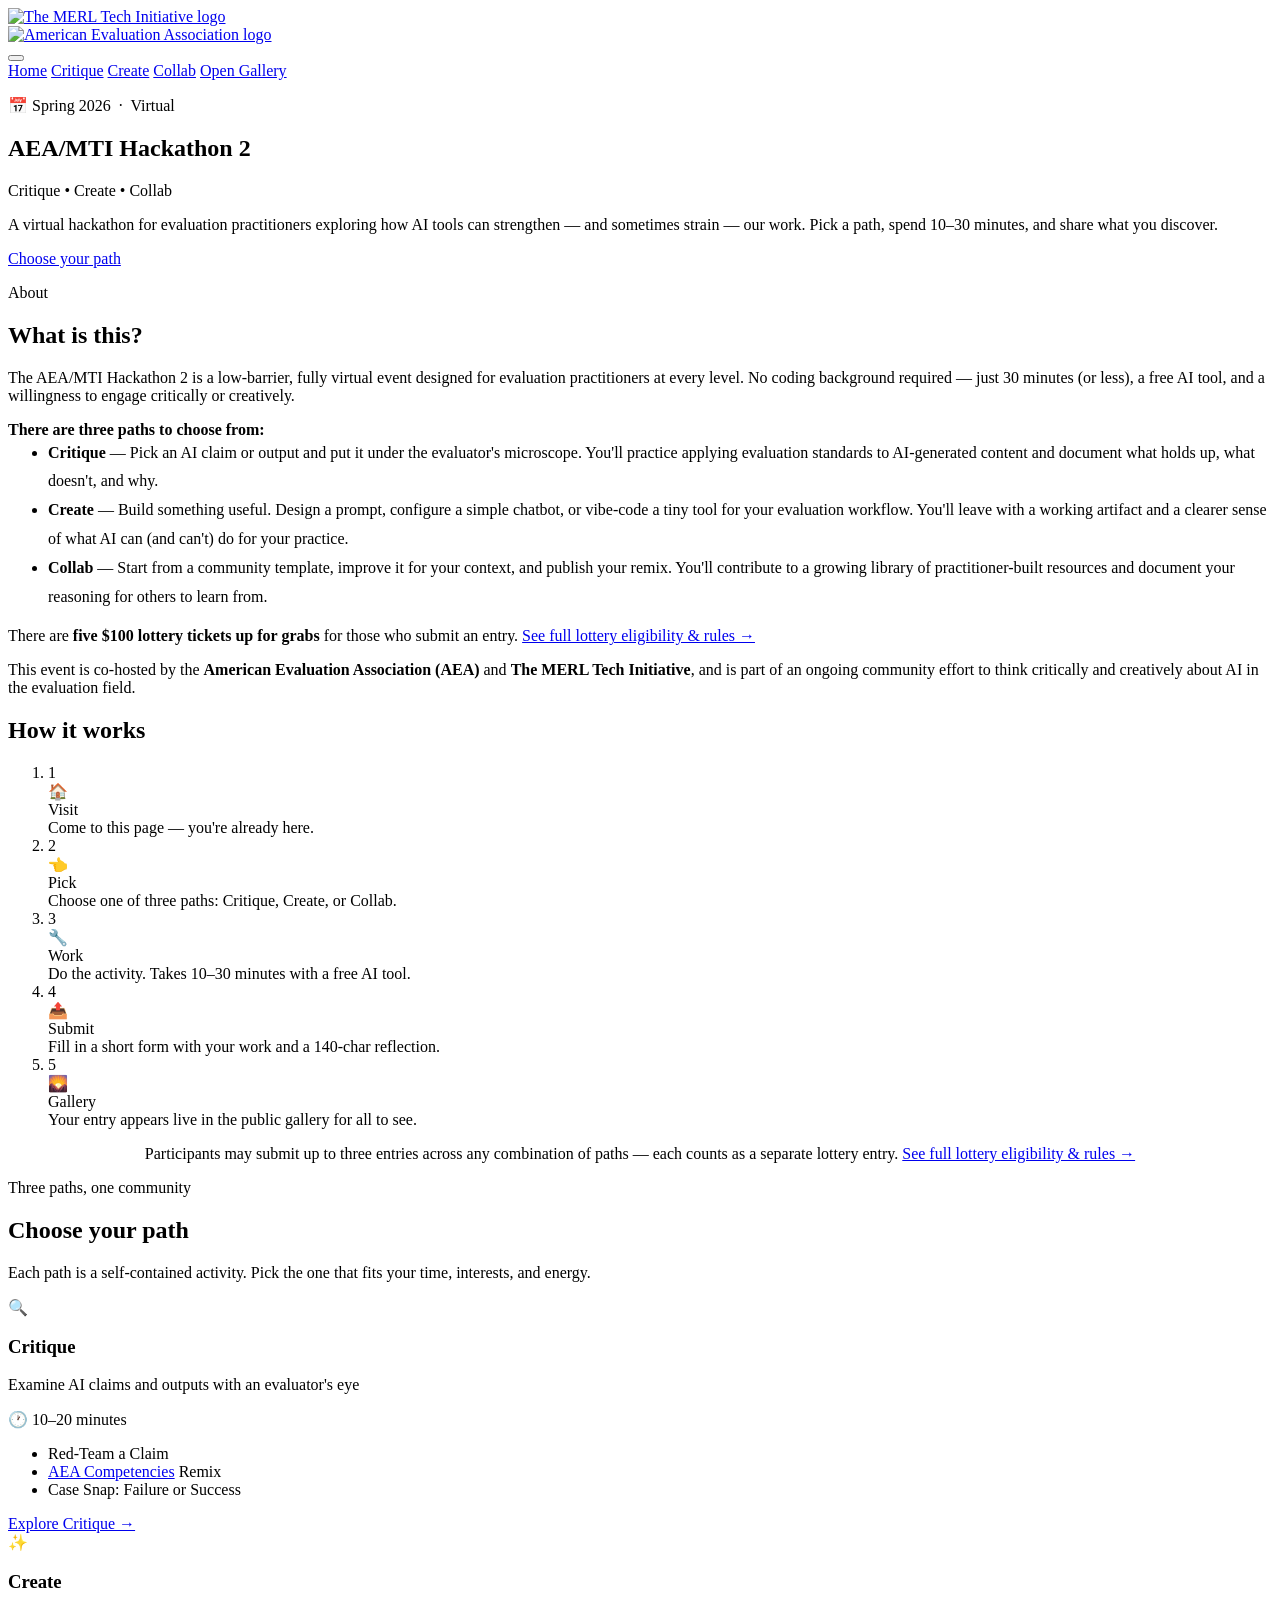
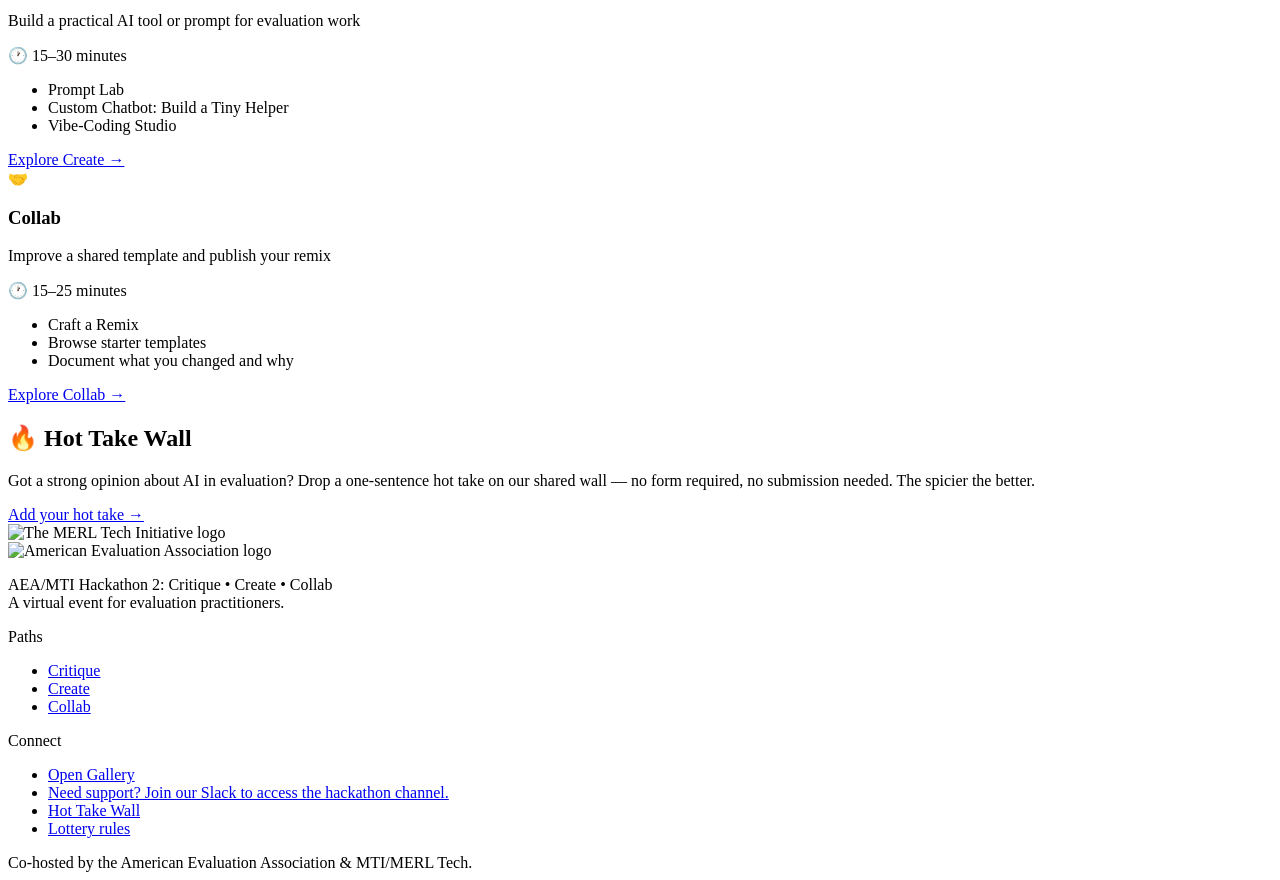
==== commit 9f257db1: "update event year from Spring 2025 to Spring 2026 Co-Authored-By: Claude Sonnet 4.6 <noreply@anthrop" ====
--- a/pages/index.html
+++ b/pages/index.html
@@ -49,7 +49,7 @@
 
         <p class="hero__eyebrow">
           <!-- PLACEHOLDER: replace [EVENT_DATES] with real event dates -->
-          <span>&#128197;</span> <!-- PLACEHOLDER: [EVENT_DATES] --> Spring 2025 &nbsp;·&nbsp; Virtual
+          <span>&#128197;</span> <!-- PLACEHOLDER: [EVENT_DATES] --> Spring 2026 &nbsp;·&nbsp; Virtual
         </p>
 
         <h1 class="hero__title" id="hero-title">
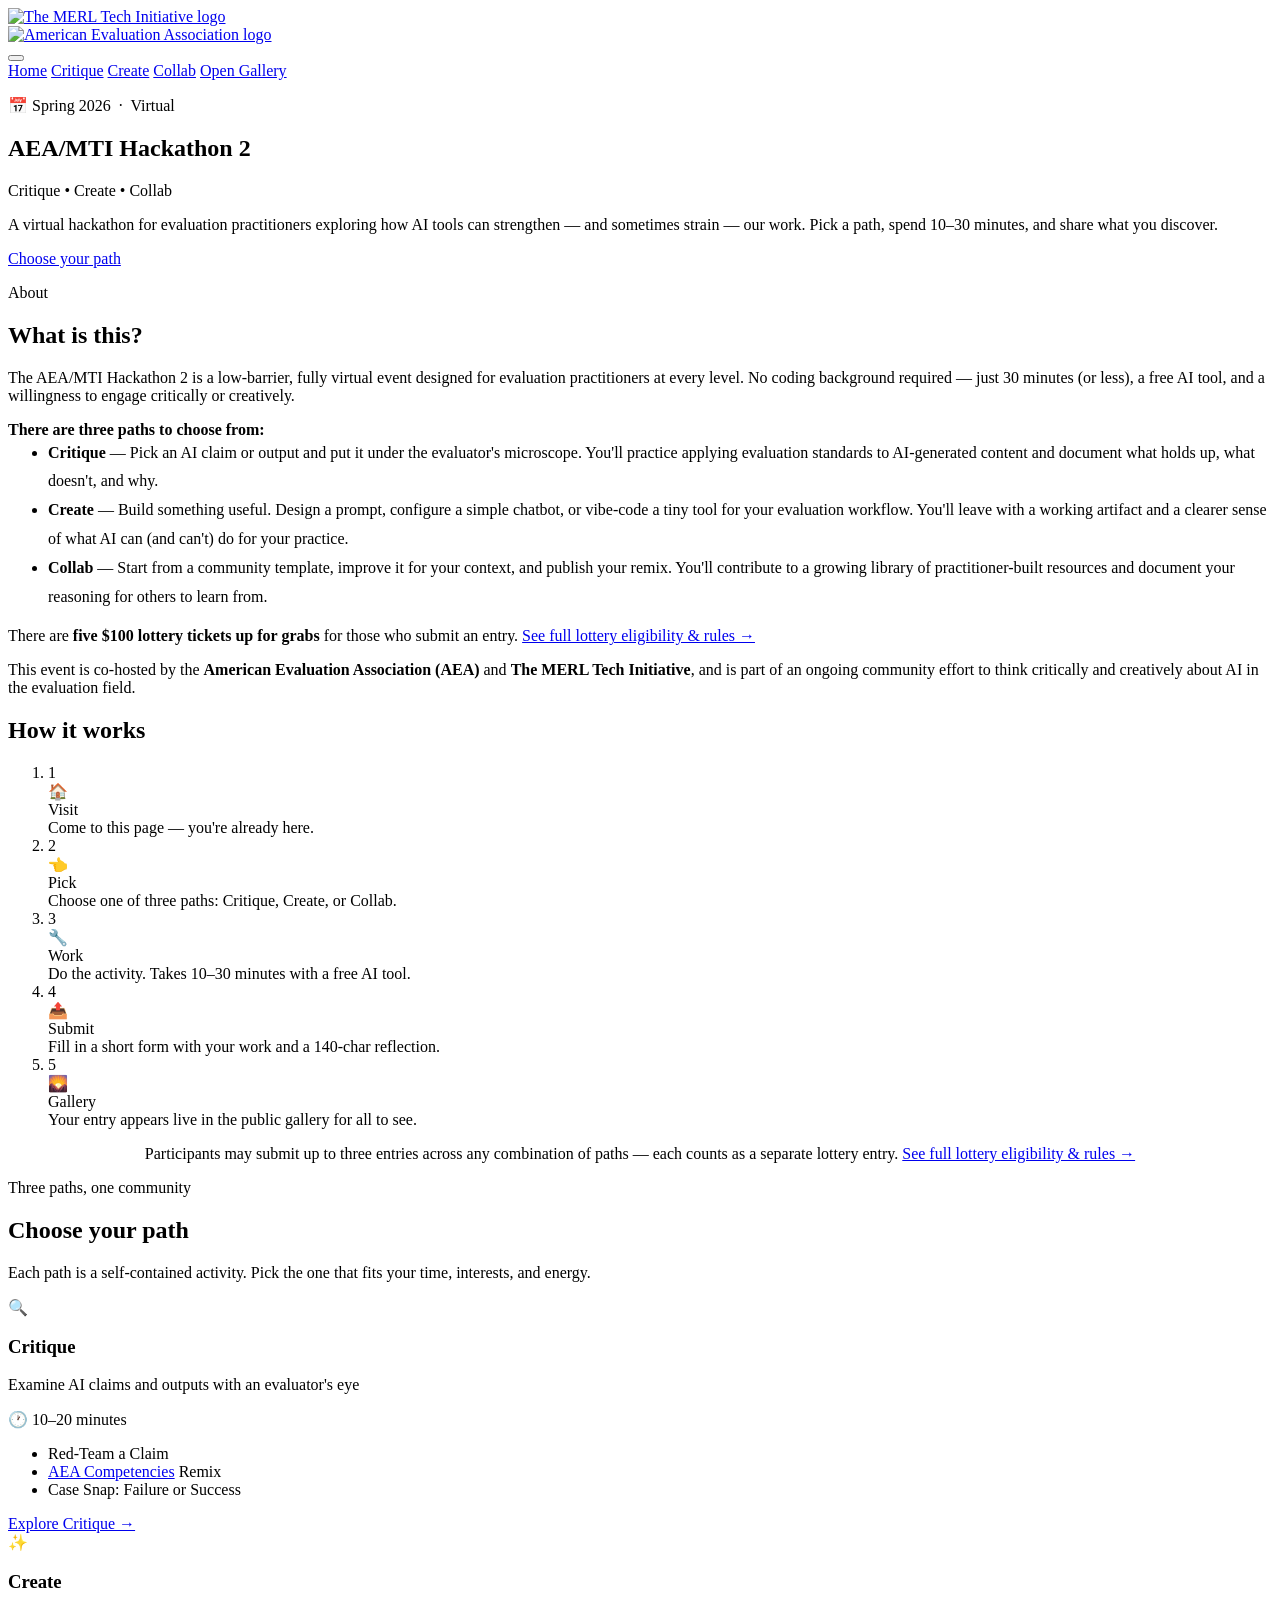
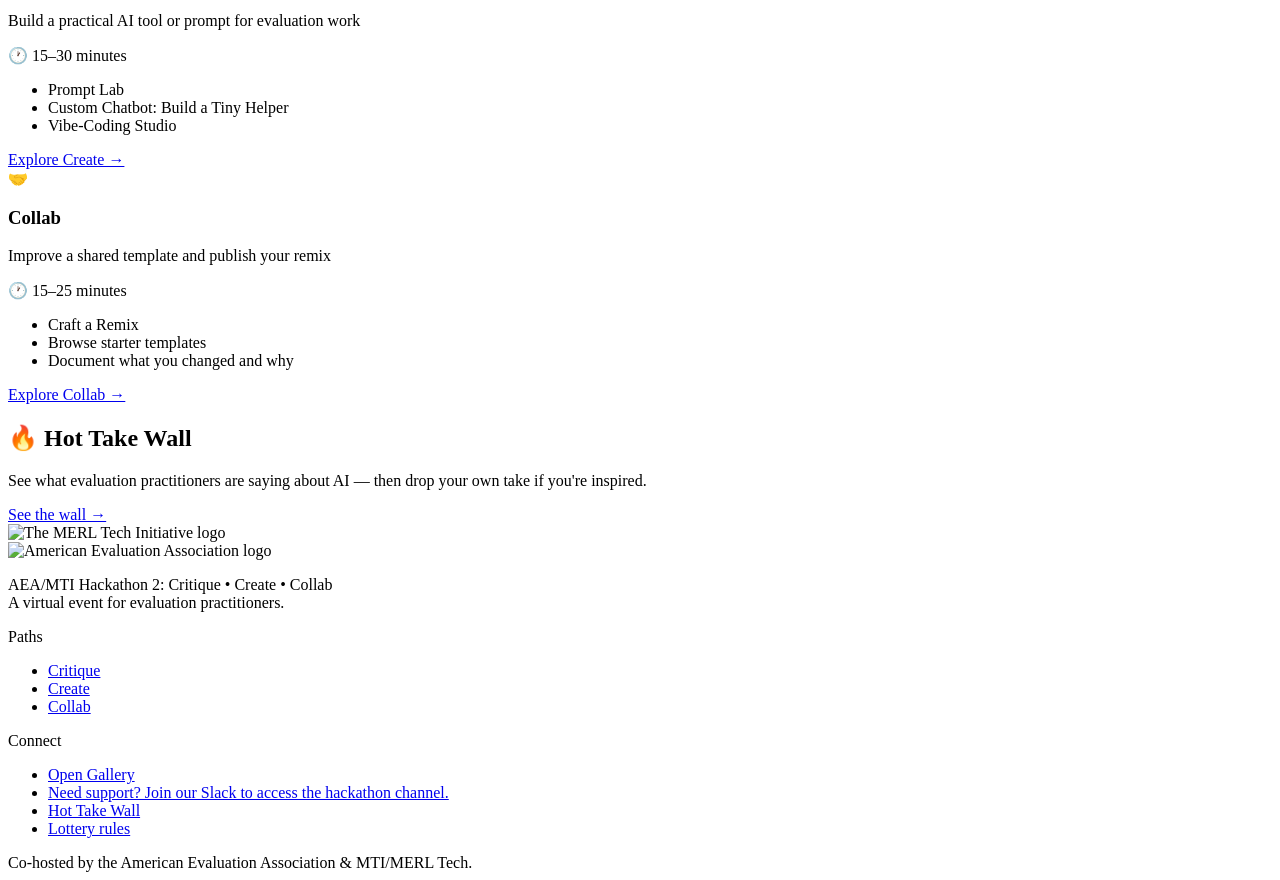
==== commit dc1fbddd: "reorder Hot Take Wall so wall is visible before the submit form - index.html: CTA changed from "Add " ====
--- a/pages/index.html
+++ b/pages/index.html
@@ -235,11 +235,11 @@
               <span aria-hidden="true">&#128293;</span> Hot Take Wall
             </h2>
             <p class="hot-take-wall__desc">
-              Got a strong opinion about AI in evaluation? Drop a one-sentence hot take on our shared wall — no form required, no submission needed. The spicier the better.
+              See what evaluation practitioners are saying about AI — then drop your own take if you're inspired.
             </p>
           </div>
           <a href="hot-take-wall.html" class="btn btn--outline">
-            Add your hot take &rarr;
+            See the wall &rarr;
           </a>
         </div>
       </div>
